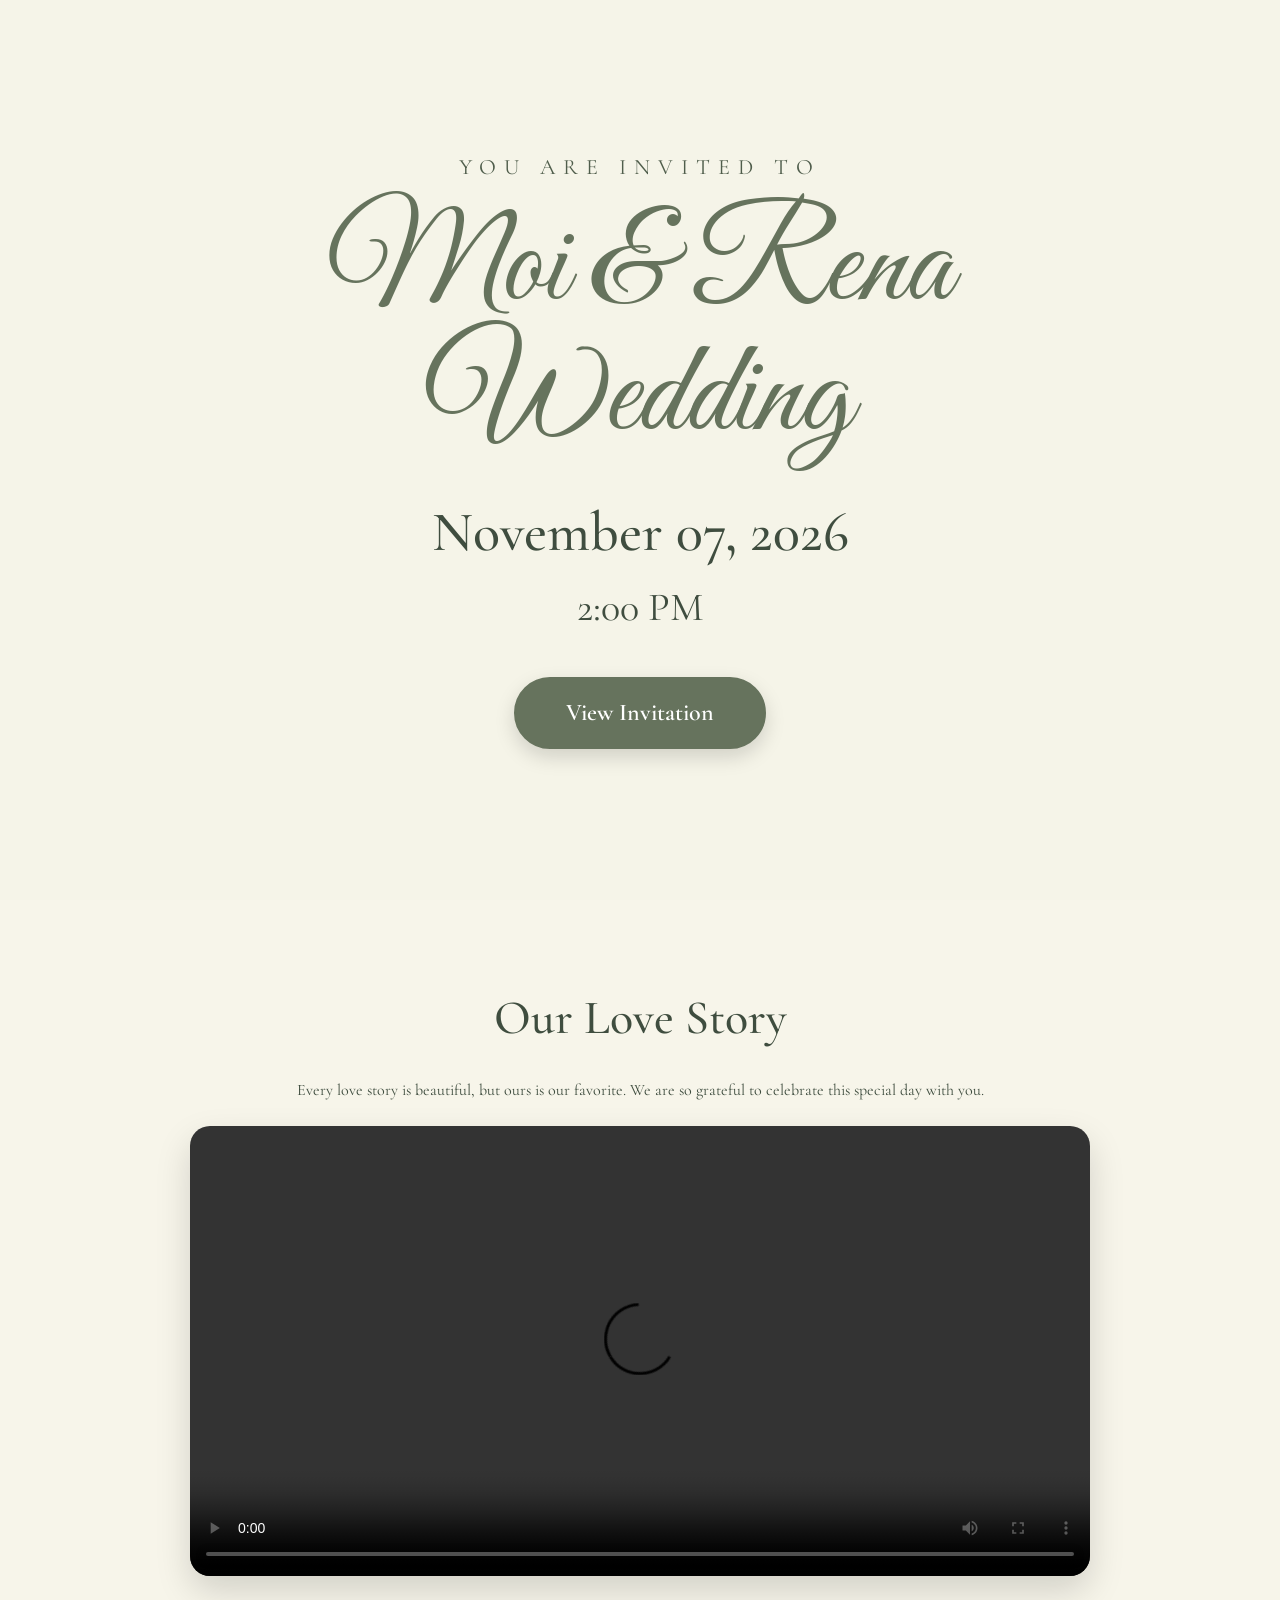
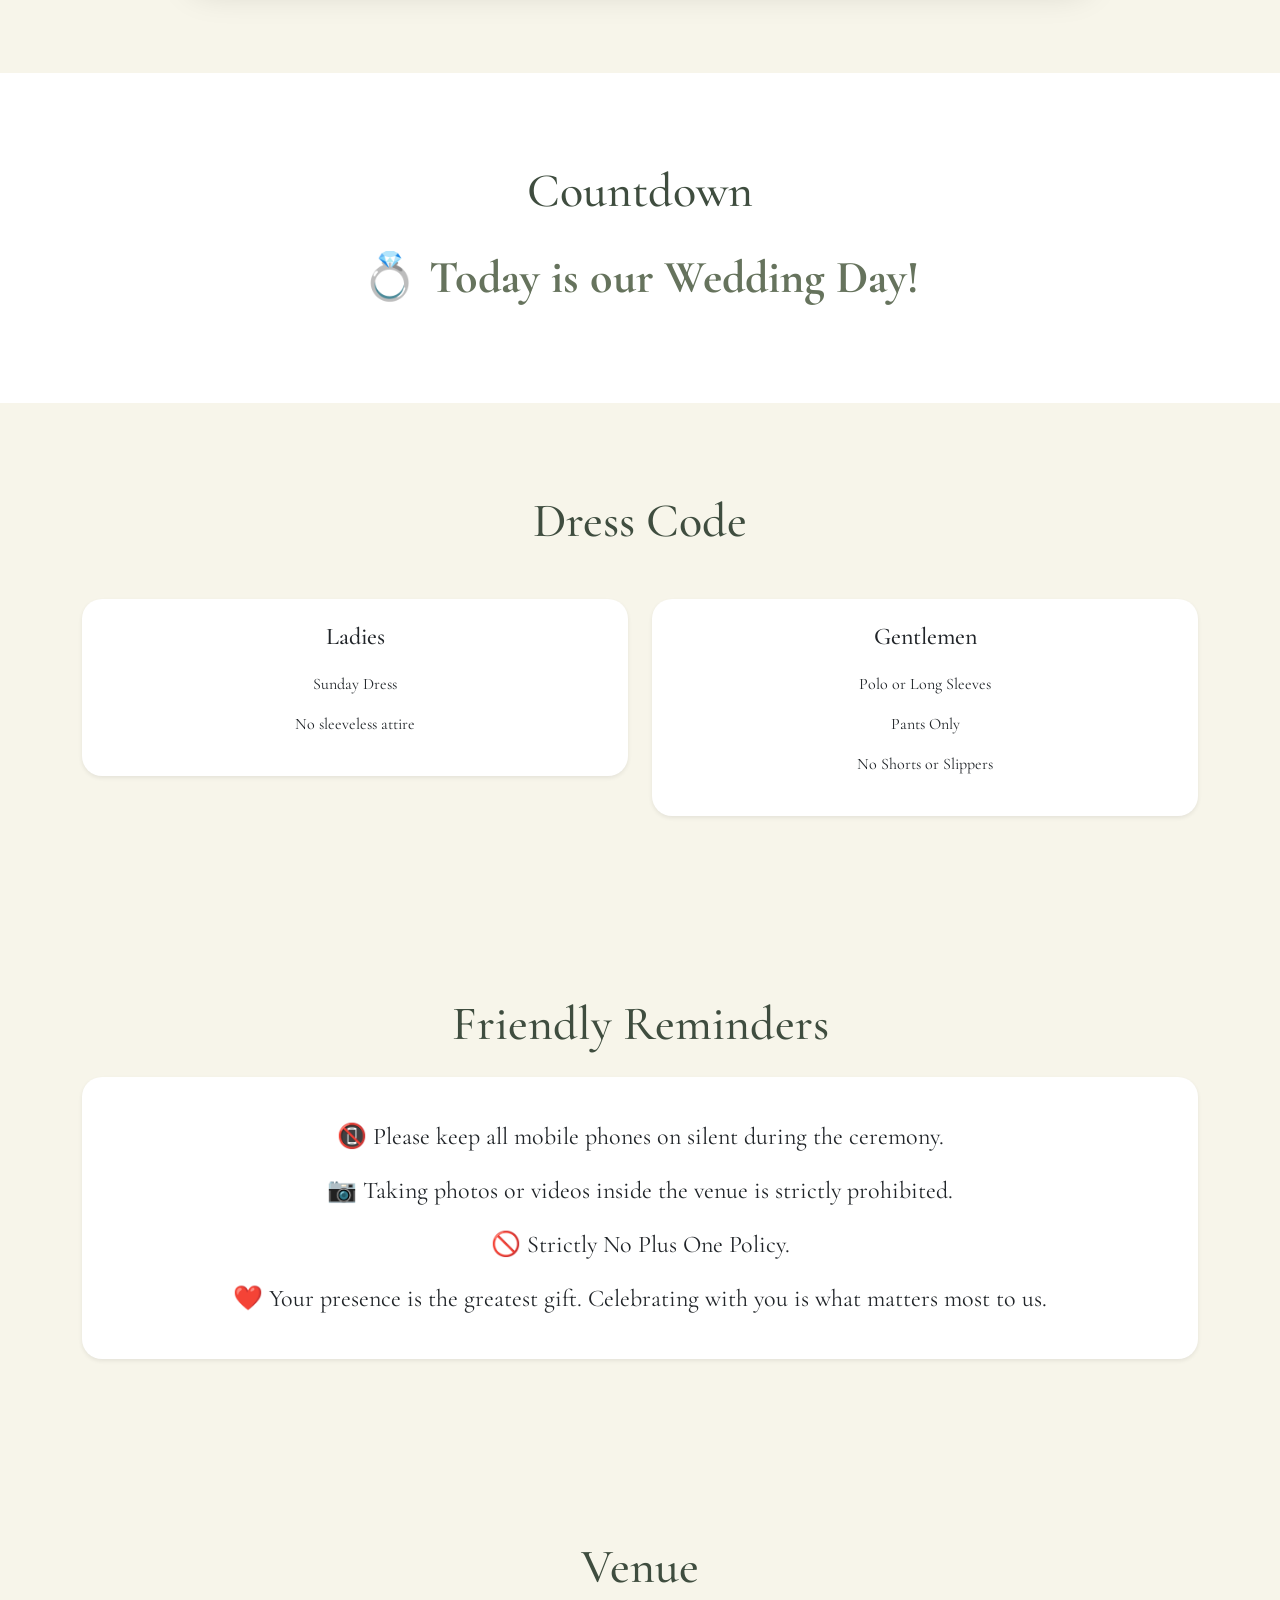
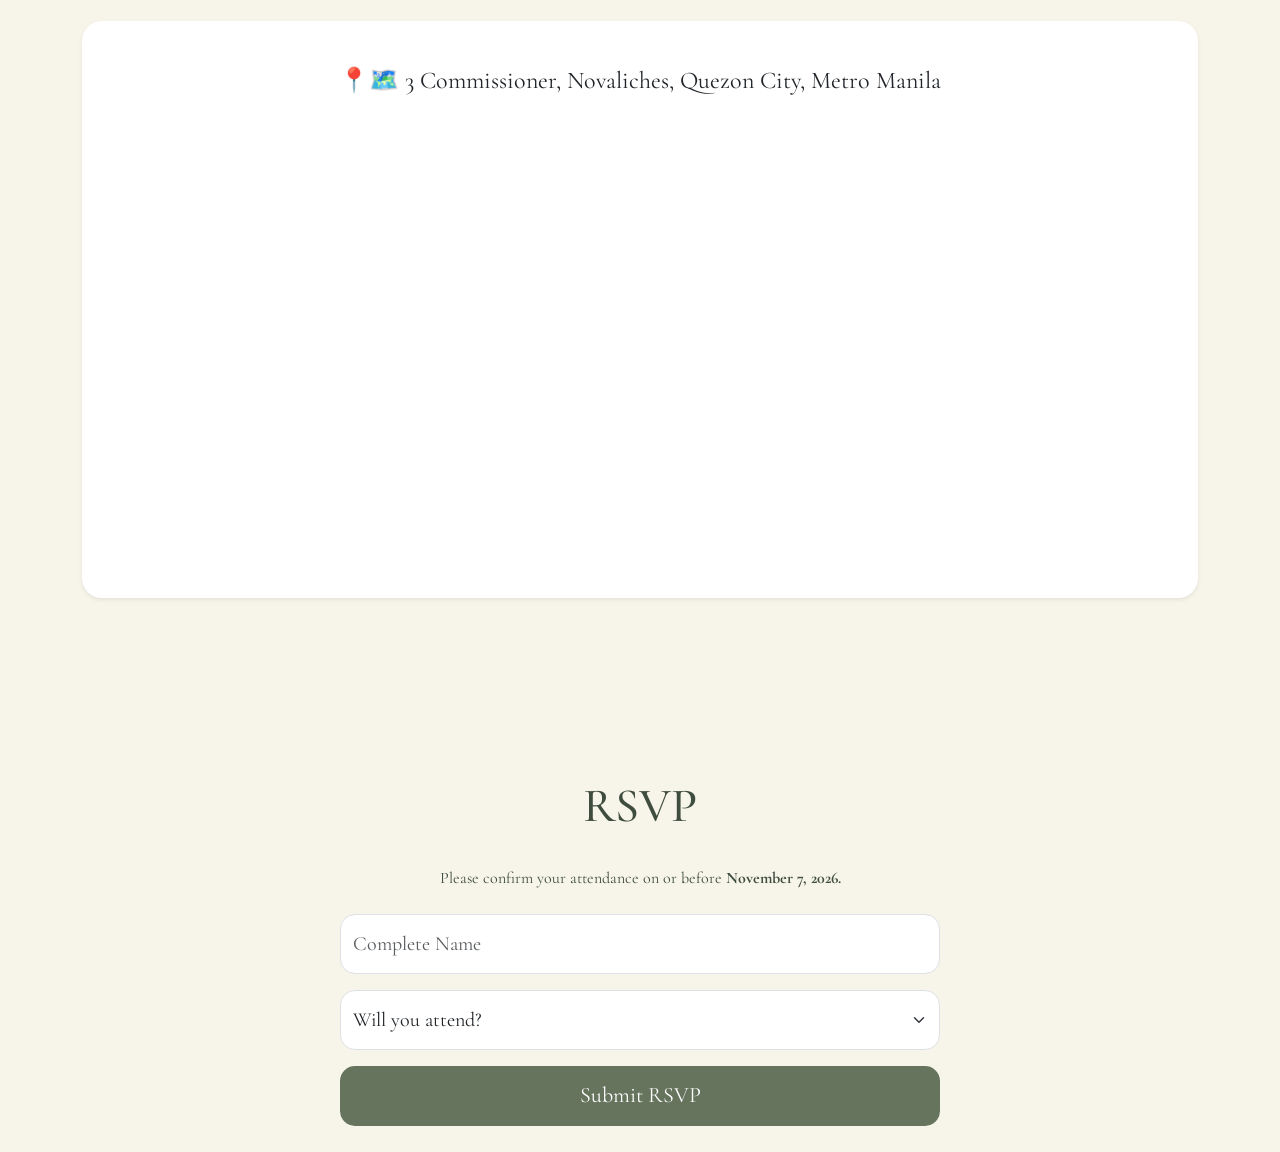
==== index.html @ 6fc141e6 "Add files via upload" ====
<html xmlns="http://www.w3.org/1999/xhtml" lang="en">

<head>
	<meta http-equiv="Content-Type" content="text/html; charset=utf-8" />
	<meta name="description" content="HTTrack is an easy-to-use website mirror utility. It allows you to download a World Wide website from the Internet to a local directory,building recursively all structures, getting html, images, and other files from the server to your computer. Links are rebuiltrelatively so that you can freely browse to the local site (works with any browser). You can mirror several sites together so that you can jump from one toanother. You can, also, update an existing mirror site, or resume an interrupted download. The robot is fully configurable, with an integrated help" />
	<meta name="keywords" content="httrack, HTTRACK, HTTrack, winhttrack, WINHTTRACK, WinHTTrack, offline browser, web mirror utility, aspirateur web, surf offline, web capture, www mirror utility, browse offline, local  site builder, website mirroring, aspirateur www, internet grabber, capture de site web, internet tool, hors connexion, unix, dos, windows 95, windows 98, solaris, ibm580, AIX 4.0, HTS, HTGet, web aspirator, web aspirateur, libre, GPL, GNU, free software" />
	<title>Local index - HTTrack Website Copier</title>
  <!-- Mirror and index made by HTTrack Website Copier/3.49-2 [XR&CO'2014] -->
	<style type="text/css">
	<!--

body {
	margin: 0;  padding: 0;  margin-bottom: 15px;  margin-top: 8px;
	background: #77b;
}
body, td {
	font: 14px "Trebuchet MS", Verdana, Arial, Helvetica, sans-serif;
	}

#subTitle {
	background: #000;  color: #fff;  padding: 4px;  font-weight: bold; 
	}

#siteNavigation a, #siteNavigation .current {
	font-weight: bold;  color: #448;
	}
#siteNavigation a:link    { text-decoration: none; }
#siteNavigation a:visited { text-decoration: none; }

#siteNavigation .current { background-color: #ccd; }

#siteNavigation a:hover   { text-decoration: none;  background-color: #fff;  color: #000; }
#siteNavigation a:active  { text-decoration: none;  background-color: #ccc; }


a:link    { text-decoration: underline;  color: #00f; }
a:visited { text-decoration: underline;  color: #000; }
a:hover   { text-decoration: underline;  color: #c00; }
a:active  { text-decoration: underline; }

#pageContent {
	clear: both;
	border-bottom: 6px solid #000;
	padding: 10px;  padding-top: 20px;
	line-height: 1.65em;
	background-image: url(backblue.gif);
	background-repeat: no-repeat;
	background-position: top right;
	}

#pageContent, #siteNavigation {
	background-color: #ccd;
	}


.imgLeft  { float: left;   margin-right: 10px;  margin-bottom: 10px; }
.imgRight { float: right;  margin-left: 10px;   margin-bottom: 10px; }

hr { height: 1px;  color: #000;  background-color: #000;  margin-bottom: 15px; }

h1 { margin: 0;  font-weight: bold;  font-size: 2em; }
h2 { margin: 0;  font-weight: bold;  font-size: 1.6em; }
h3 { margin: 0;  font-weight: bold;  font-size: 1.3em; }
h4 { margin: 0;  font-weight: bold;  font-size: 1.18em; }

.blak { background-color: #000; }
.hide { display: none; }
.tableWidth { min-width: 400px; }

.tblRegular       { border-collapse: collapse; }
.tblRegular td    { padding: 6px;  background-image: url(fade.gif);  border: 2px solid #99c; }
.tblHeaderColor, .tblHeaderColor td { background: #99c; }
.tblNoBorder td   { border: 0; }


// -->
</style>

</head>

<table width="76%" border="0" align="center" cellspacing="0" cellpadding="3" class="tableWidth">
	<tr>
	<td id="subTitle">HTTrack Website Copier - Open Source offline browser</td>
	</tr>
</table>
<table width="76%" border="0" align="center" cellspacing="0" cellpadding="0" class="tableWidth">
<tr class="blak">
<td>
	<table width="100%" border="0" align="center" cellspacing="1" cellpadding="0">
	<tr>
	<td colspan="6"> 
		<table width="100%" border="0" align="center" cellspacing="0" cellpadding="10">
		<tr> 
		<td id="pageContent"> 
<!-- ==================== End prologue ==================== -->

	<meta name="generator" content="HTTrack Website Copier/3.x">
	<TITLE>Local index - HTTrack</TITLE>
</HEAD>
<BODY>
<H1 ALIGN=Center>Index of locally available sites:</H1>
	<TABLE BORDER="0" WIDTH="100%" CELLSPACING="1" CELLPADDING="0">
		<TR>
			<TD BACKGROUND="fade.gif">
				&middot;
					<A HREF="saeruuhhh.github.io/sarah-jayar-wedding/index.html">
						Sarah & Jay-Ar | Wedding
					</A>		
			</TD>
		</TR>
	</TABLE>
	<BR>
	<BR>
	<BR>
  	<H6 ALIGN="RIGHT">
	<I>Mirror and index made by HTTrack Website Copier [XR&amp;CO'2008]</I>
	</H6>
	<!-- Mirror and index made by HTTrack Website Copier/3.49-2 [XR&CO'2014] -->
	<!-- Thanks for using HTTrack Website Copier! -->
	<meta HTTP-EQUIV="Refresh" CONTENT="0; URL=saeruuhhh.github.io/sarah-jayar-wedding/index.html">


<!-- ==================== Start epilogue ==================== -->
		</td>
		</tr>
		</table>
	</td>
	</tr>
	</table>
</td>
</tr>
</table>

<table width="76%" border="0" align="center" valign="bottom" cellspacing="0" cellpadding="0">
	<tr>
	<td id="footer"><small>&copy; 2008 Xavier Roche & other contributors - Web Design: Leto Kauler.</small></td>
	</tr>
</table>

</body>

</html>
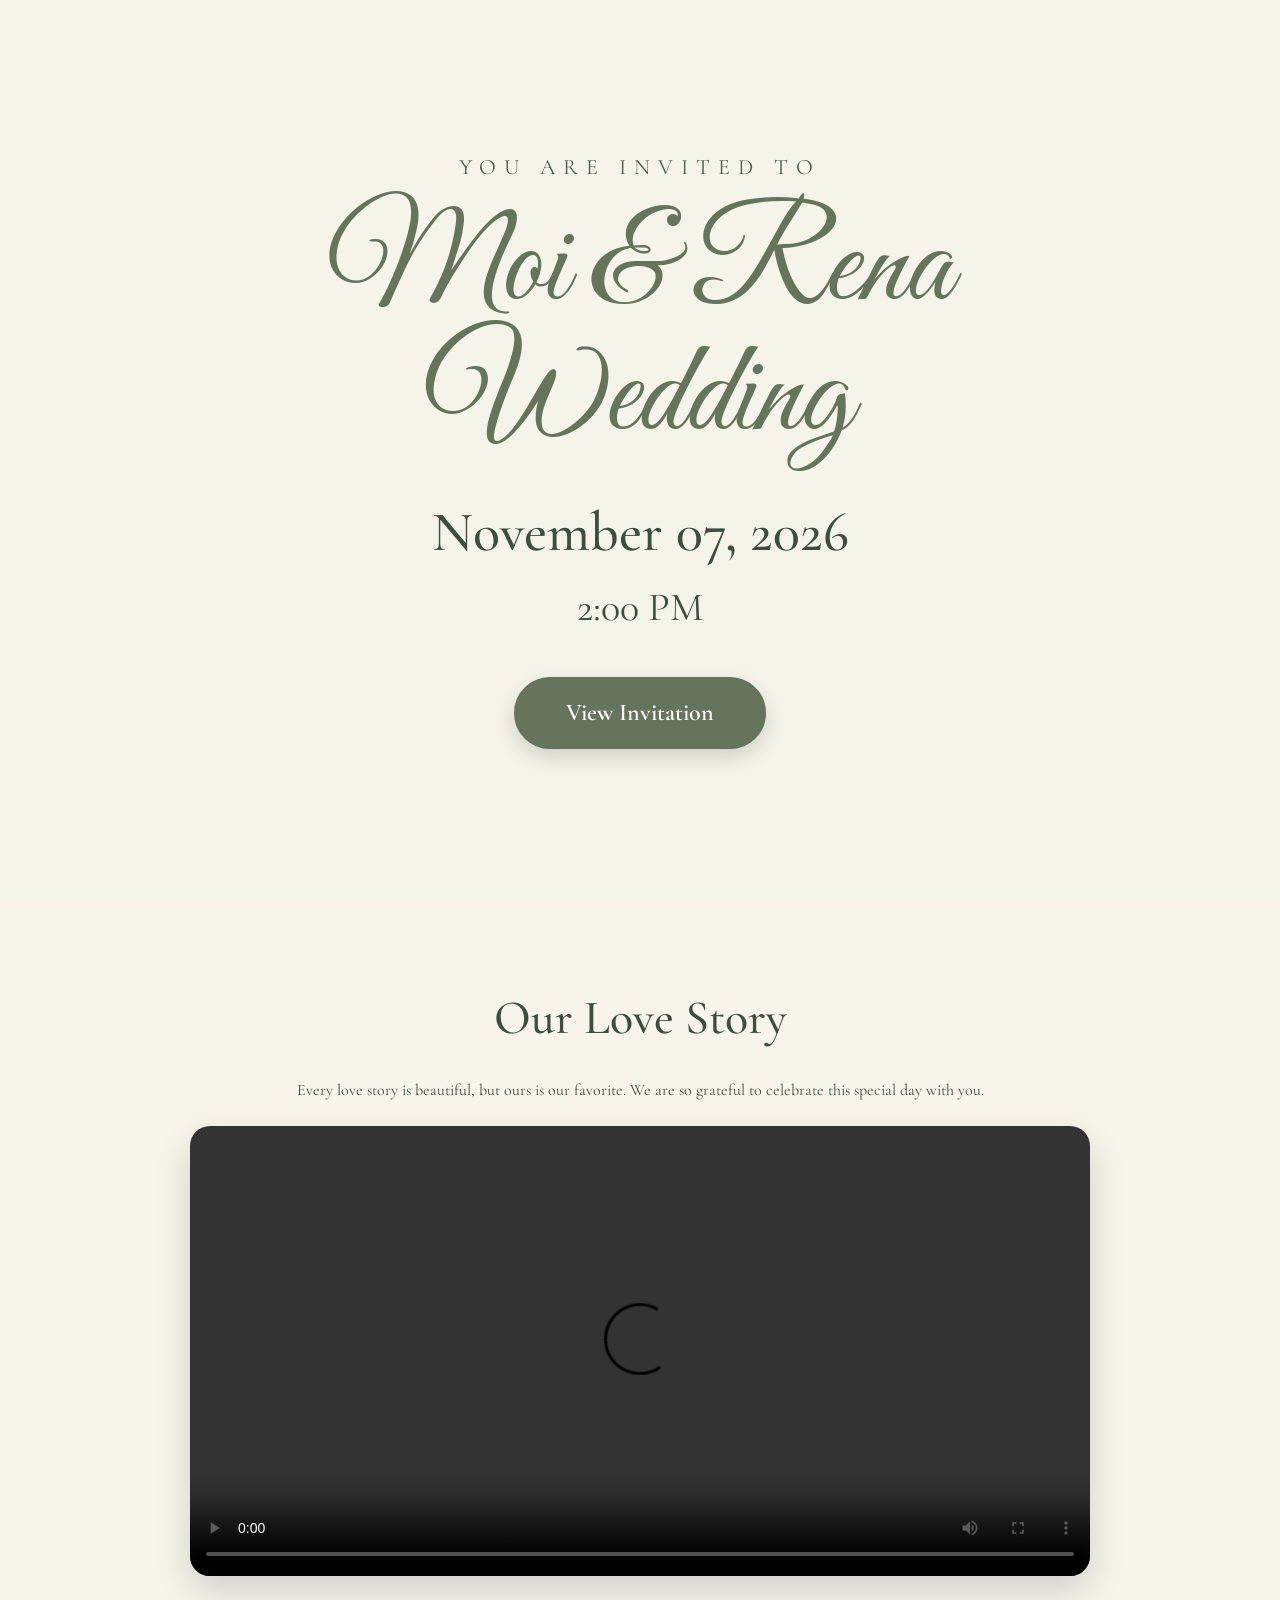
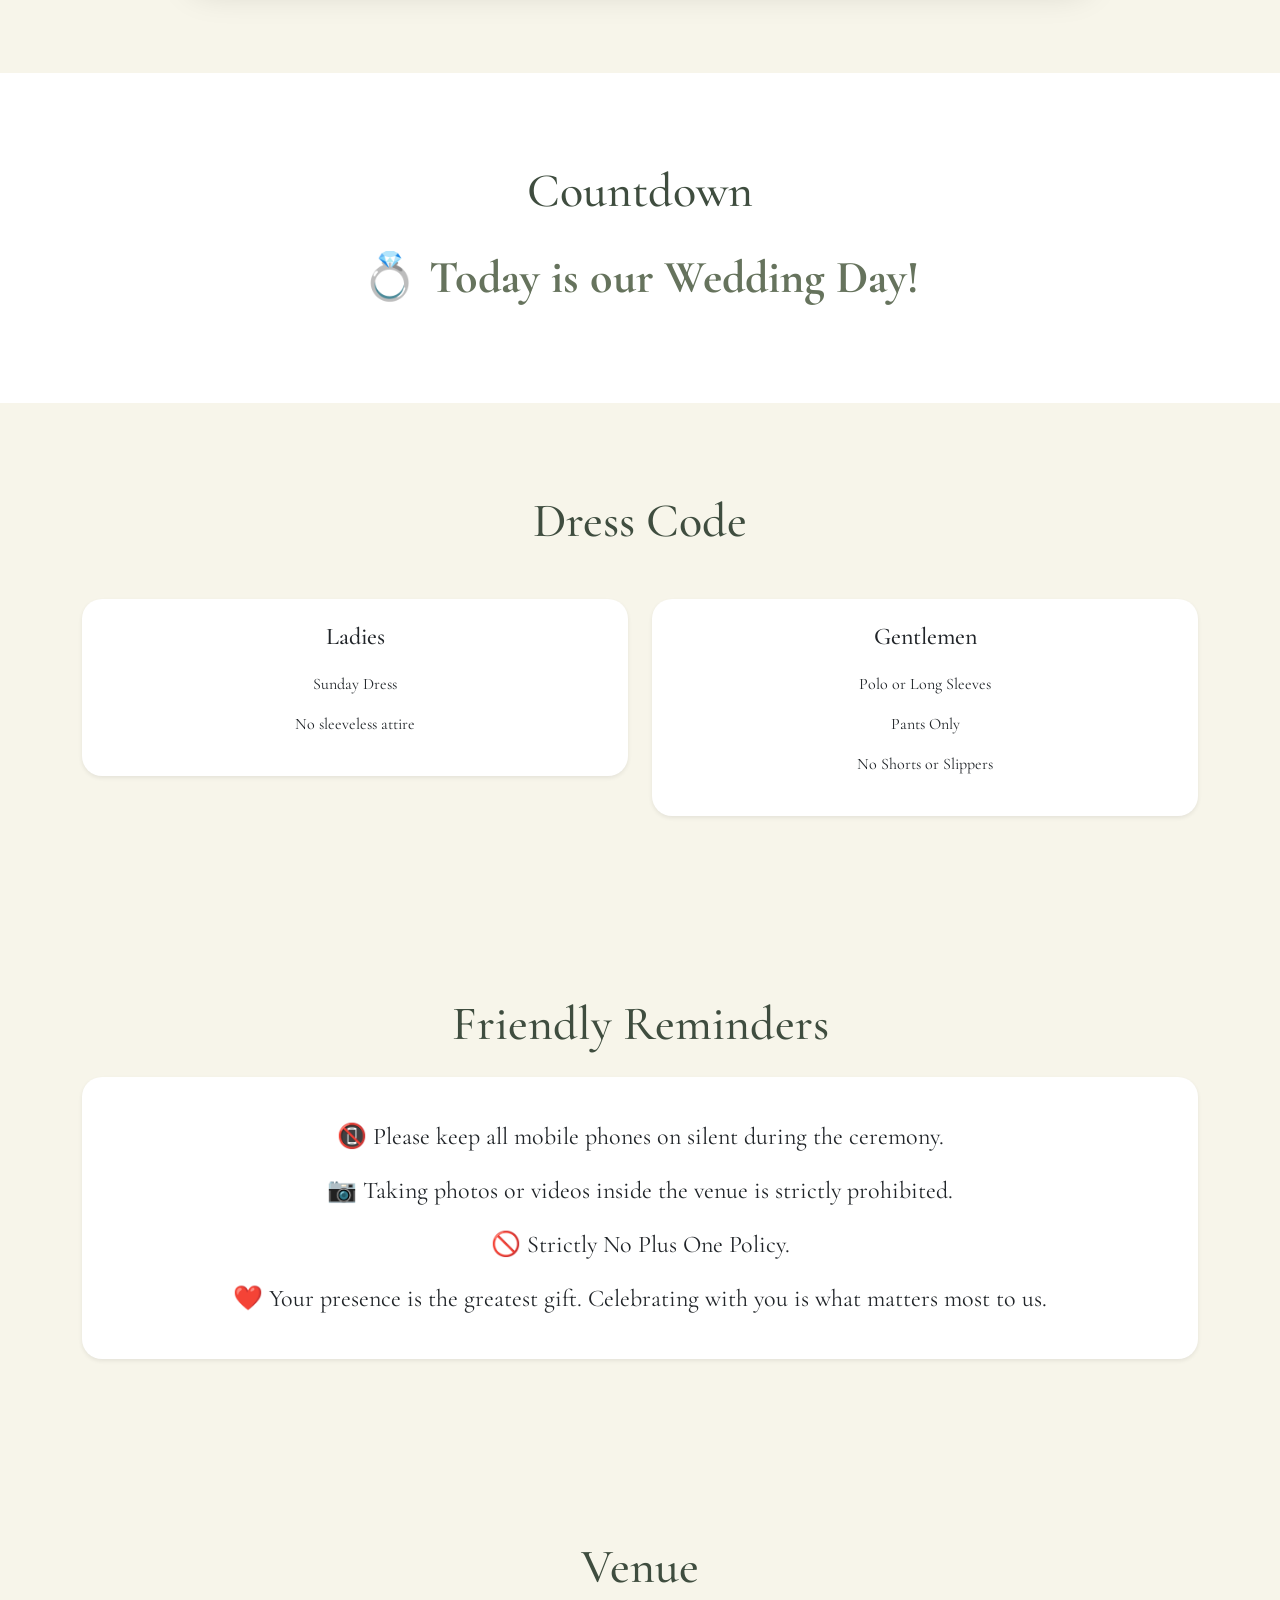
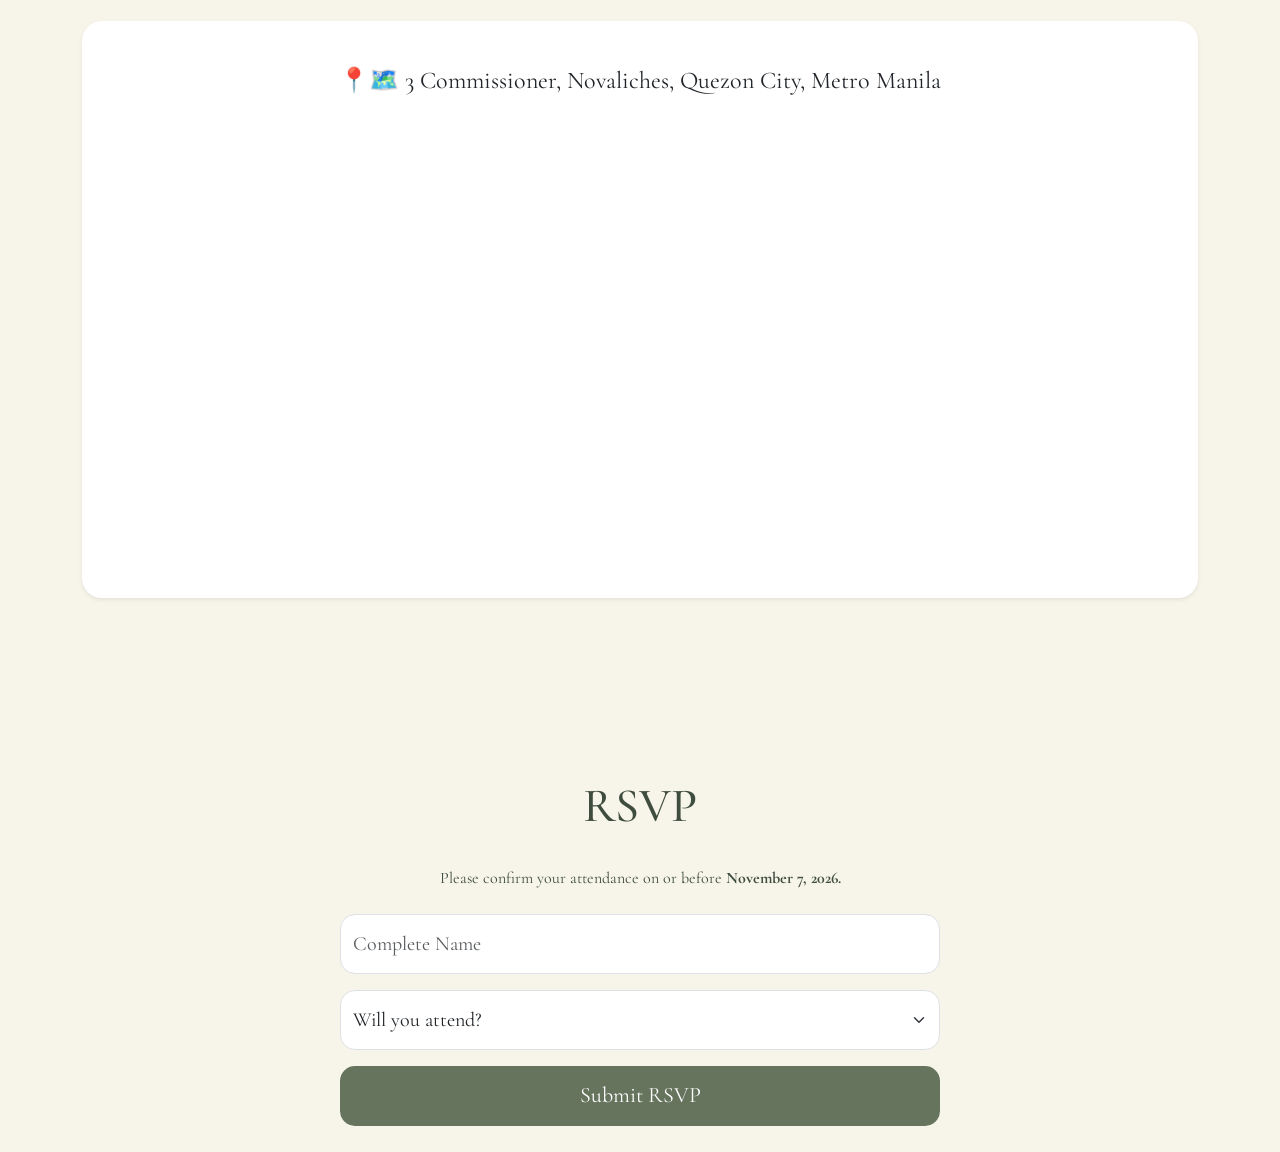
==== commit eaf28097: "Update index.html" ====
--- a/index.html
+++ b/index.html
@@ -4,7 +4,6 @@
 	<meta http-equiv="Content-Type" content="text/html; charset=utf-8" />
 	<meta name="description" content="HTTrack is an easy-to-use website mirror utility. It allows you to download a World Wide website from the Internet to a local directory,building recursively all structures, getting html, images, and other files from the server to your computer. Links are rebuiltrelatively so that you can freely browse to the local site (works with any browser). You can mirror several sites together so that you can jump from one toanother. You can, also, update an existing mirror site, or resume an interrupted download. The robot is fully configurable, with an integrated help" />
 	<meta name="keywords" content="httrack, HTTRACK, HTTrack, winhttrack, WINHTTRACK, WinHTTrack, offline browser, web mirror utility, aspirateur web, surf offline, web capture, www mirror utility, browse offline, local  site builder, website mirroring, aspirateur www, internet grabber, capture de site web, internet tool, hors connexion, unix, dos, windows 95, windows 98, solaris, ibm580, AIX 4.0, HTS, HTGet, web aspirator, web aspirateur, libre, GPL, GNU, free software" />
-	<title>Local index - HTTrack Website Copier</title>
   <!-- Mirror and index made by HTTrack Website Copier/3.49-2 [XR&CO'2014] -->
 	<style type="text/css">
 	<!--
@@ -80,7 +79,6 @@
 
 <table width="76%" border="0" align="center" cellspacing="0" cellpadding="3" class="tableWidth">
 	<tr>
-	<td id="subTitle">HTTrack Website Copier - Open Source offline browser</td>
 	</tr>
 </table>
 <table width="76%" border="0" align="center" cellspacing="0" cellpadding="0" class="tableWidth">
@@ -113,7 +111,7 @@
 	<BR>
 	<BR>
   	<H6 ALIGN="RIGHT">
-	<I>Mirror and index made by HTTrack Website Copier [XR&amp;CO'2008]</I>
+	<I></I>
 	</H6>
 	<!-- Mirror and index made by HTTrack Website Copier/3.49-2 [XR&CO'2014] -->
 	<!-- Thanks for using HTTrack Website Copier! -->
@@ -133,7 +131,6 @@
 
 <table width="76%" border="0" align="center" valign="bottom" cellspacing="0" cellpadding="0">
 	<tr>
-	<td id="footer"><small>&copy; 2008 Xavier Roche & other contributors - Web Design: Leto Kauler.</small></td>
 	</tr>
 </table>
 
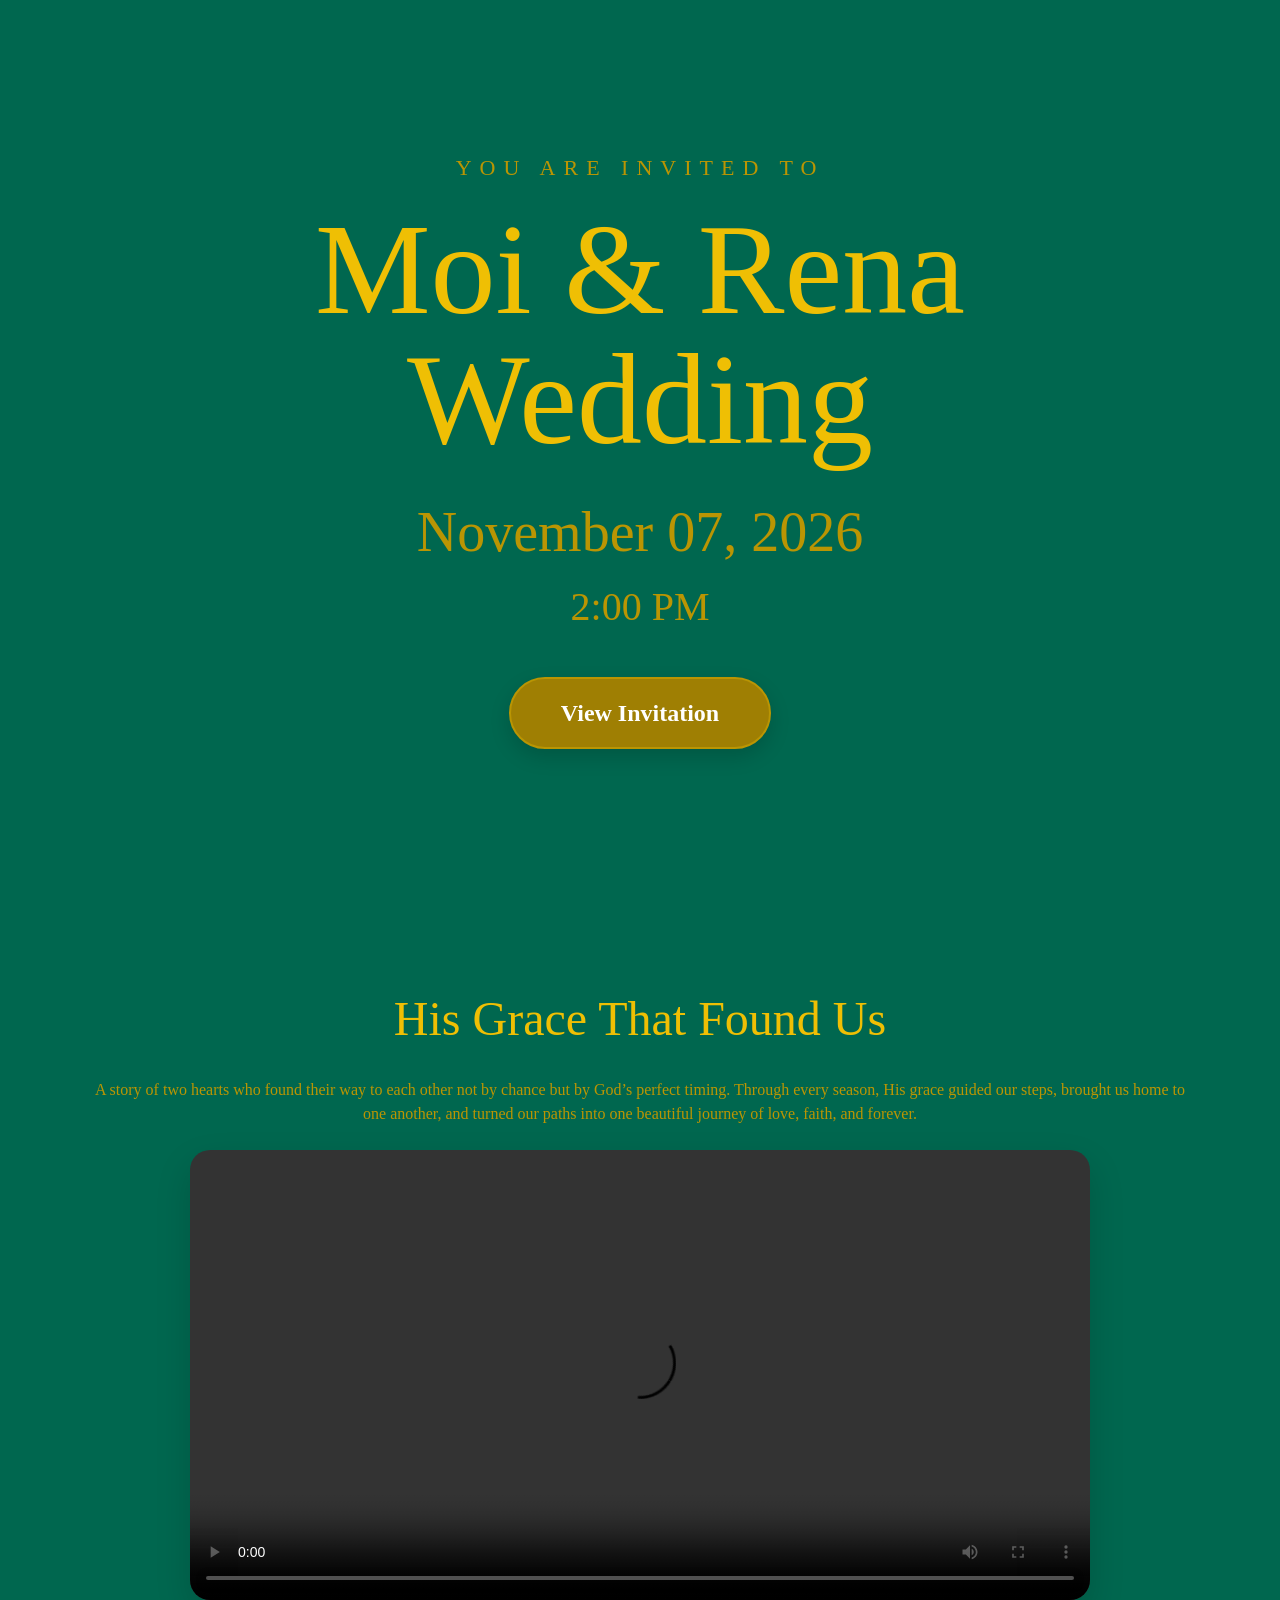
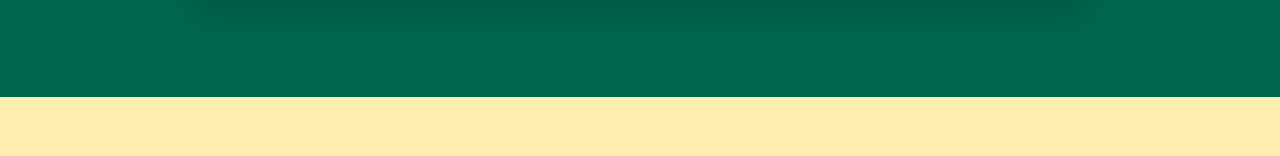
==== commit 70516fb2: "Add files via upload" ====
--- a/index.html
+++ b/index.html
@@ -4,6 +4,7 @@
 	<meta http-equiv="Content-Type" content="text/html; charset=utf-8" />
 	<meta name="description" content="HTTrack is an easy-to-use website mirror utility. It allows you to download a World Wide website from the Internet to a local directory,building recursively all structures, getting html, images, and other files from the server to your computer. Links are rebuiltrelatively so that you can freely browse to the local site (works with any browser). You can mirror several sites together so that you can jump from one toanother. You can, also, update an existing mirror site, or resume an interrupted download. The robot is fully configurable, with an integrated help" />
 	<meta name="keywords" content="httrack, HTTRACK, HTTrack, winhttrack, WINHTTRACK, WinHTTrack, offline browser, web mirror utility, aspirateur web, surf offline, web capture, www mirror utility, browse offline, local  site builder, website mirroring, aspirateur www, internet grabber, capture de site web, internet tool, hors connexion, unix, dos, windows 95, windows 98, solaris, ibm580, AIX 4.0, HTS, HTGet, web aspirator, web aspirateur, libre, GPL, GNU, free software" />
+	<title>Local index - HTTrack Website Copier</title>
   <!-- Mirror and index made by HTTrack Website Copier/3.49-2 [XR&CO'2014] -->
 	<style type="text/css">
 	<!--
@@ -79,6 +80,7 @@
 
 <table width="76%" border="0" align="center" cellspacing="0" cellpadding="3" class="tableWidth">
 	<tr>
+	<td id="subTitle">HTTrack Website Copier - Open Source offline browser</td>
 	</tr>
 </table>
 <table width="76%" border="0" align="center" cellspacing="0" cellpadding="0" class="tableWidth">
@@ -111,7 +113,7 @@
 	<BR>
 	<BR>
   	<H6 ALIGN="RIGHT">
-	<I></I>
+	<I>Mirror and index made by HTTrack Website Copier [XR&amp;CO'2008]</I>
 	</H6>
 	<!-- Mirror and index made by HTTrack Website Copier/3.49-2 [XR&CO'2014] -->
 	<!-- Thanks for using HTTrack Website Copier! -->
@@ -131,6 +133,7 @@
 
 <table width="76%" border="0" align="center" valign="bottom" cellspacing="0" cellpadding="0">
 	<tr>
+	<td id="footer"><small>&copy; 2008 Xavier Roche & other contributors - Web Design: Leto Kauler.</small></td>
 	</tr>
 </table>
 
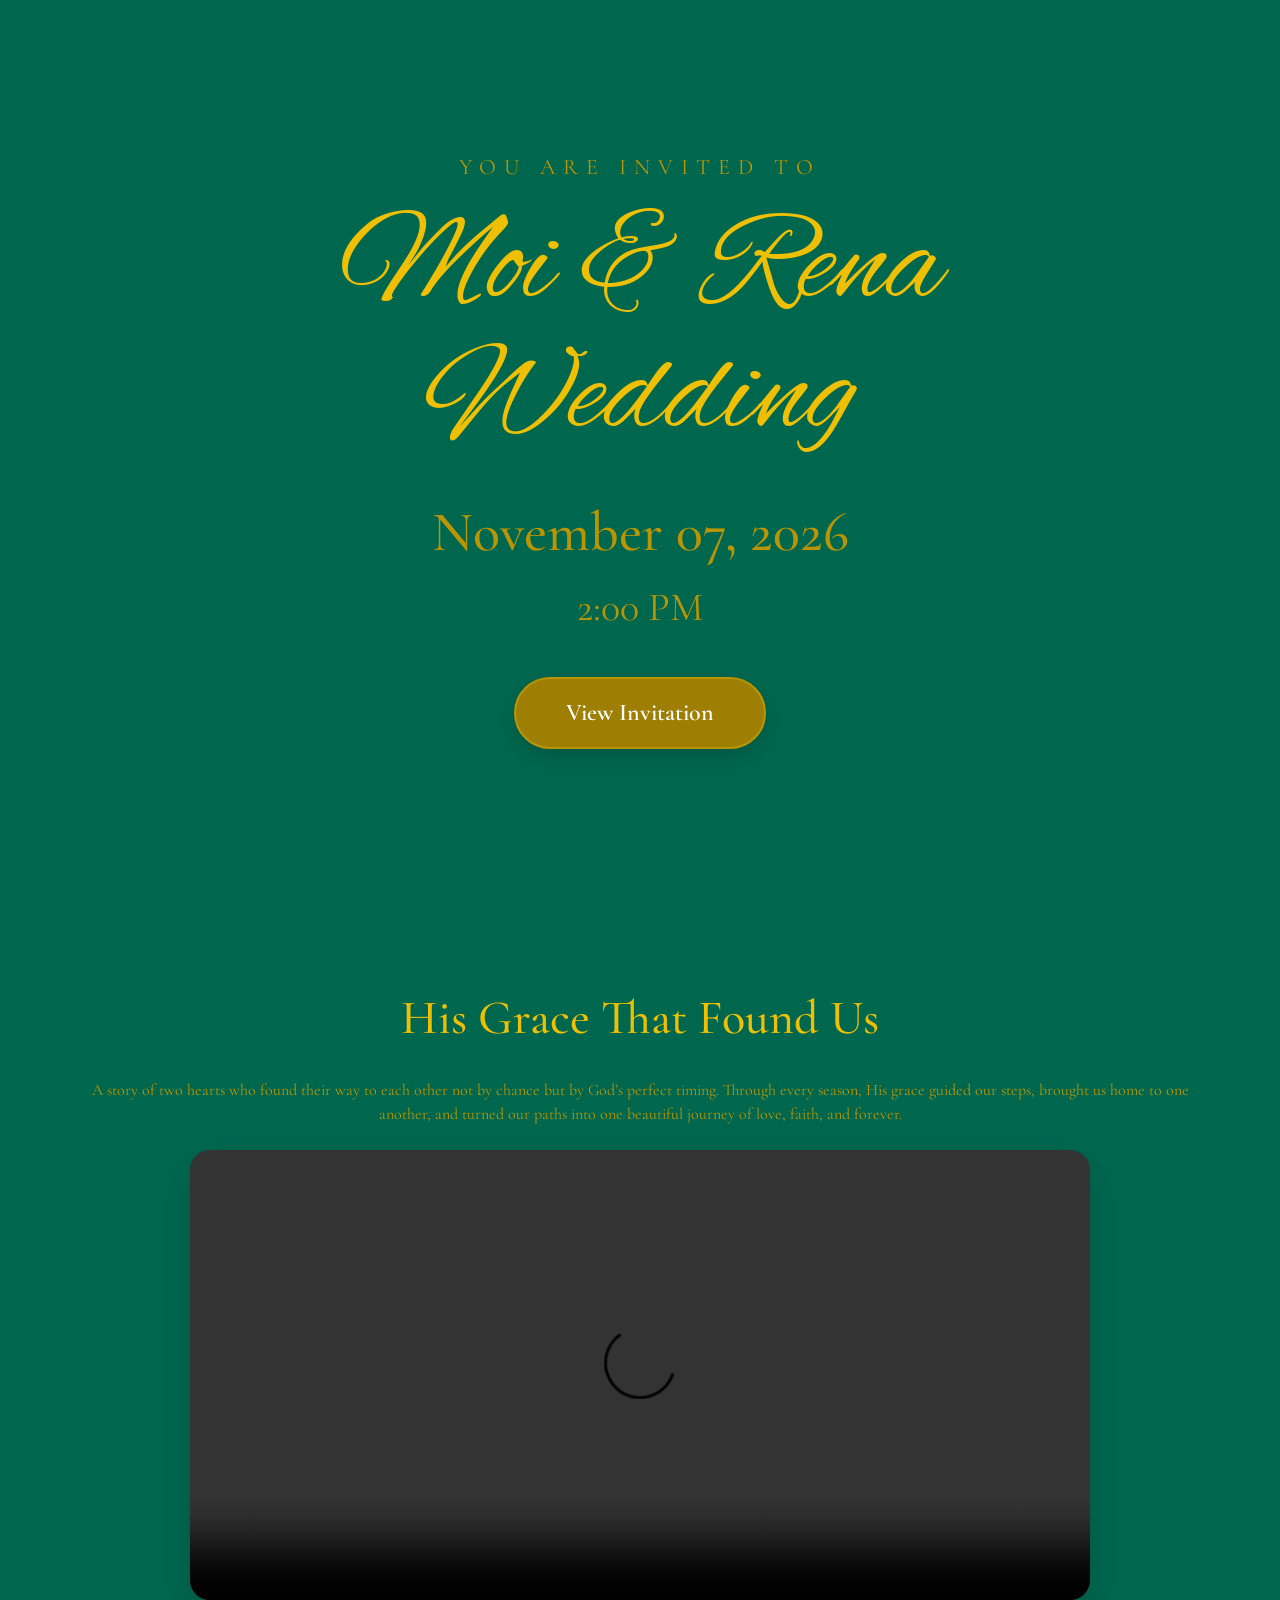
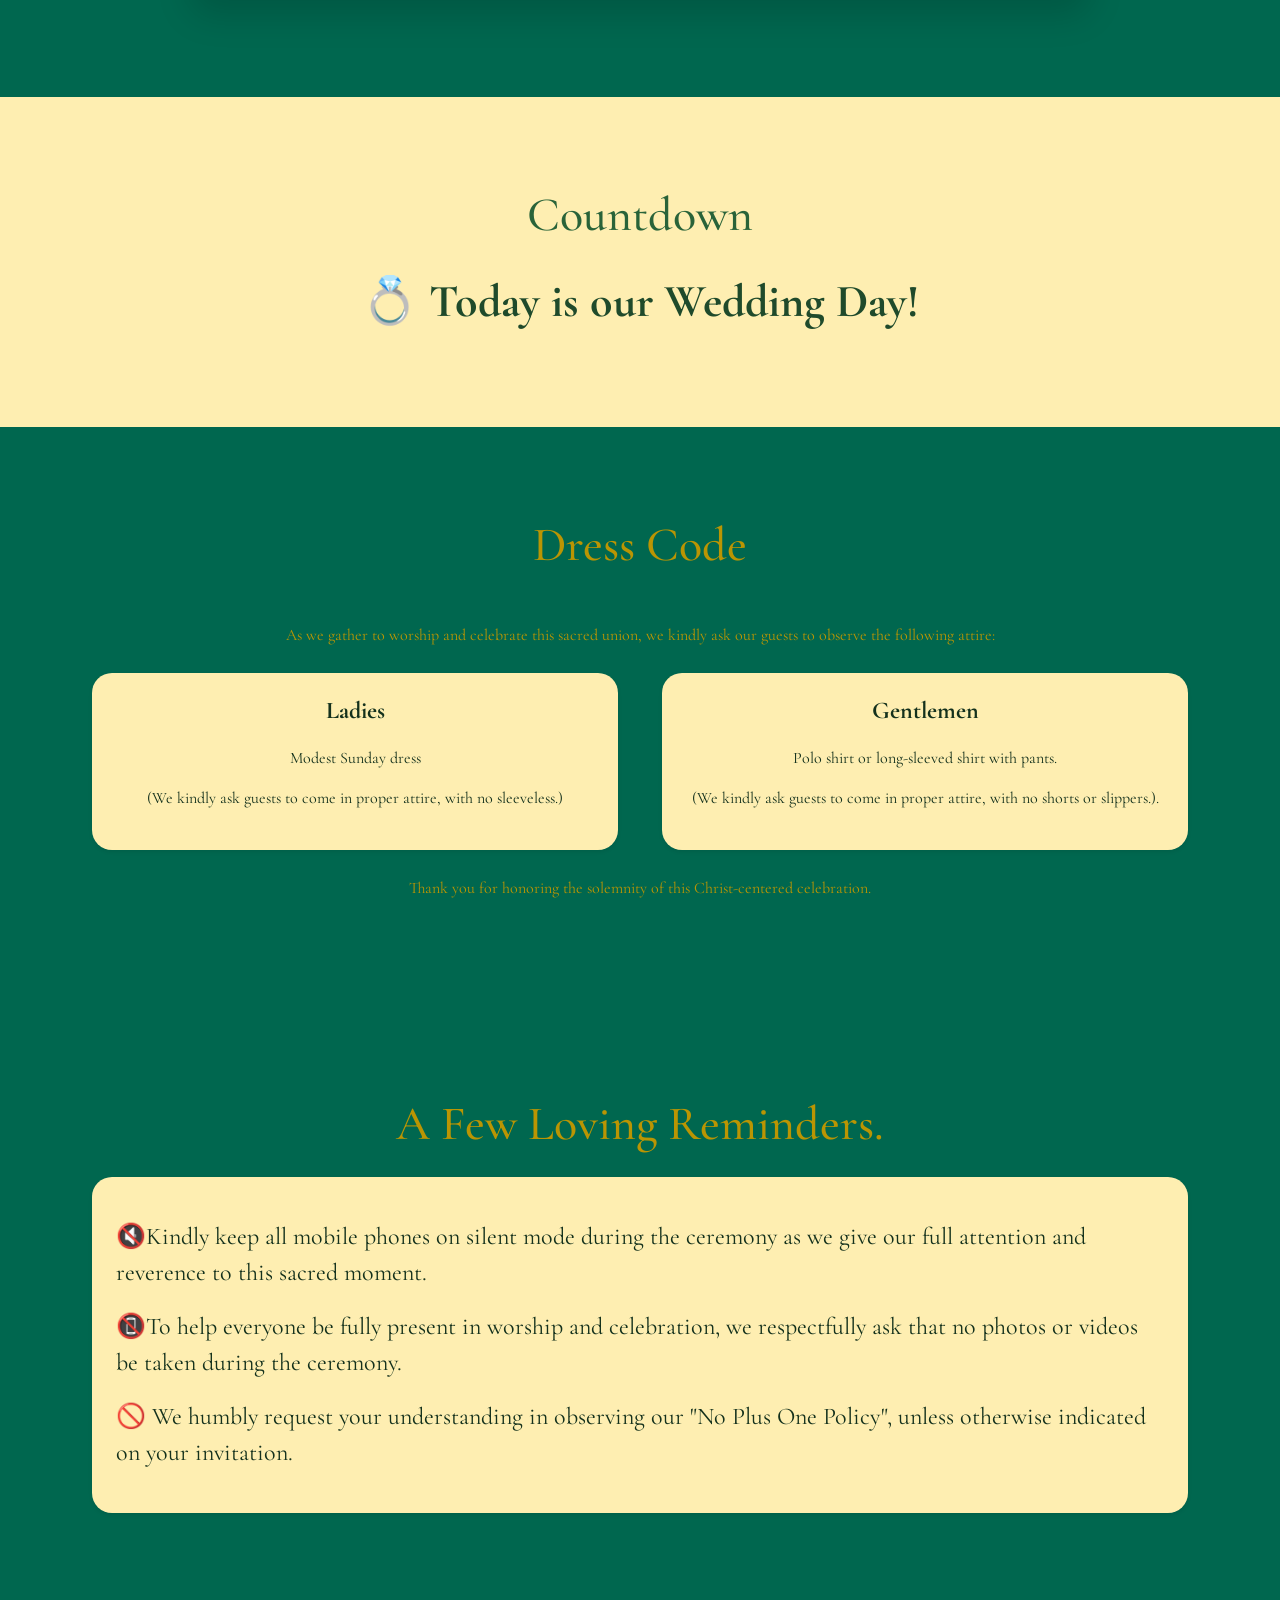
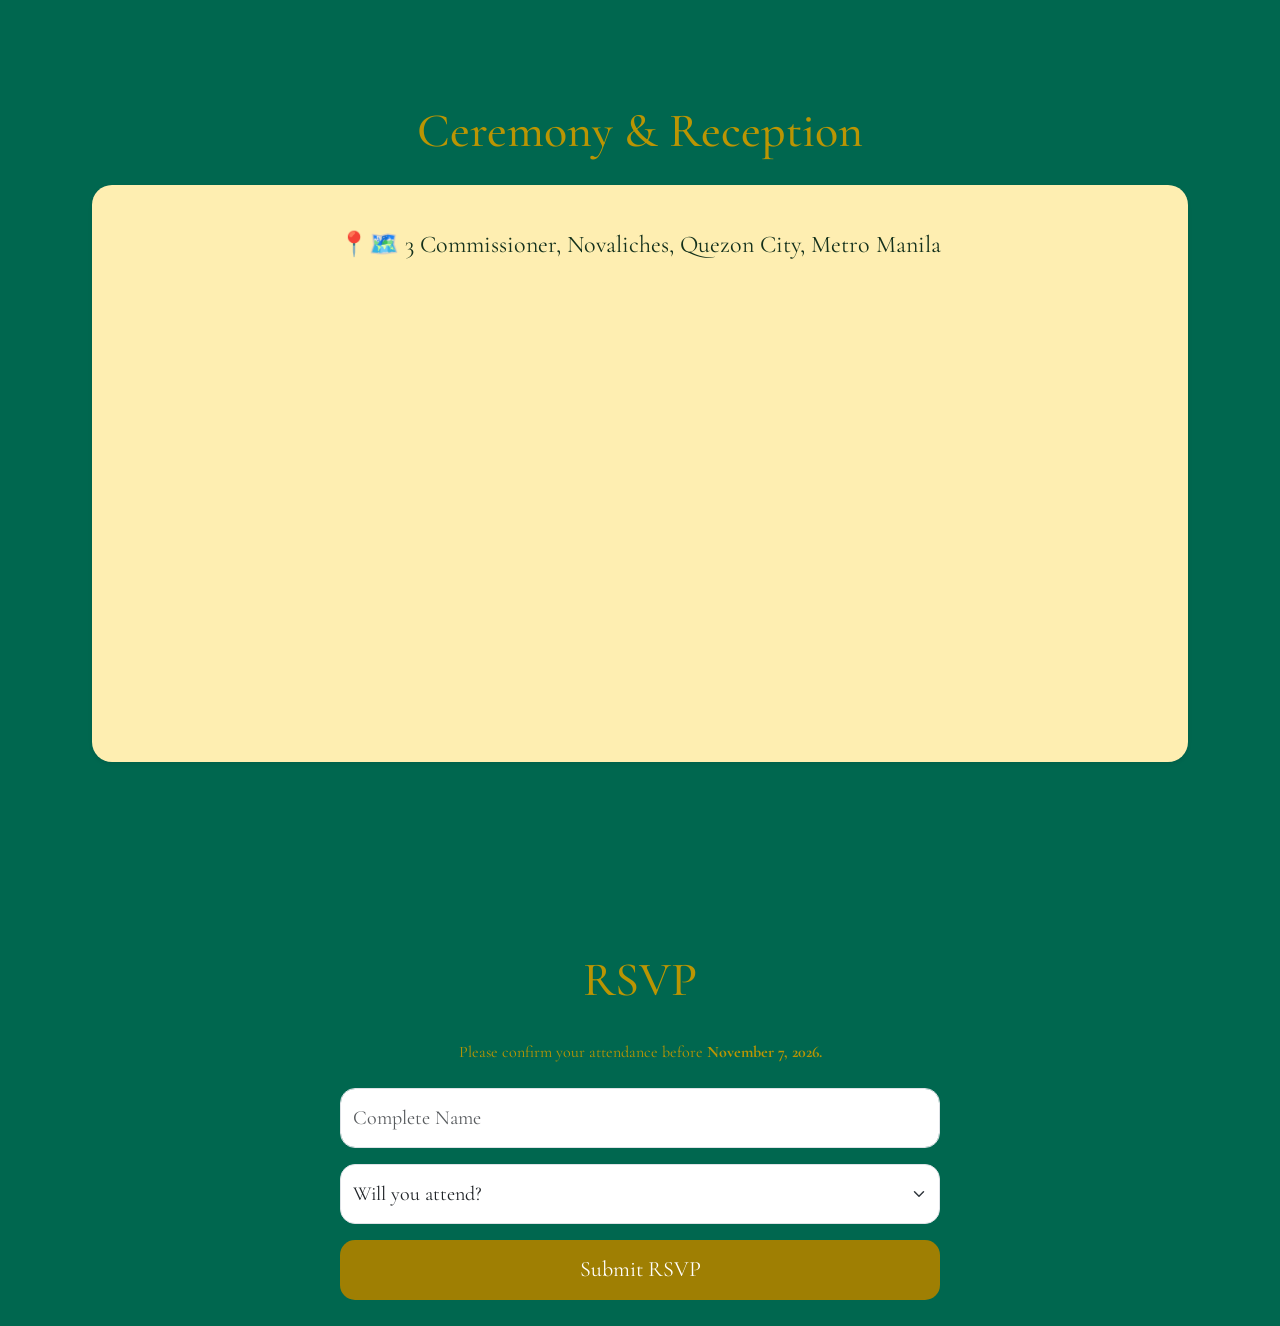
==== commit a2db2046: "Add files via upload" ====
--- a/index.html
+++ b/index.html
@@ -4,7 +4,7 @@
 	<meta http-equiv="Content-Type" content="text/html; charset=utf-8" />
 	<meta name="description" content="HTTrack is an easy-to-use website mirror utility. It allows you to download a World Wide website from the Internet to a local directory,building recursively all structures, getting html, images, and other files from the server to your computer. Links are rebuiltrelatively so that you can freely browse to the local site (works with any browser). You can mirror several sites together so that you can jump from one toanother. You can, also, update an existing mirror site, or resume an interrupted download. The robot is fully configurable, with an integrated help" />
 	<meta name="keywords" content="httrack, HTTRACK, HTTrack, winhttrack, WINHTTRACK, WinHTTrack, offline browser, web mirror utility, aspirateur web, surf offline, web capture, www mirror utility, browse offline, local  site builder, website mirroring, aspirateur www, internet grabber, capture de site web, internet tool, hors connexion, unix, dos, windows 95, windows 98, solaris, ibm580, AIX 4.0, HTS, HTGet, web aspirator, web aspirateur, libre, GPL, GNU, free software" />
-	<title>Local index - HTTrack Website Copier</title>
+	<title></title>
   <!-- Mirror and index made by HTTrack Website Copier/3.49-2 [XR&CO'2014] -->
 	<style type="text/css">
 	<!--
@@ -103,8 +103,8 @@
 		<TR>
 			<TD BACKGROUND="fade.gif">
 				&middot;
-					<A HREF="saeruuhhh.github.io/sarah-jayar-wedding/index.html">
-						Sarah & Jay-Ar | Wedding
+					<A HREF="RENA-MOI/MOI-RENA/index.html">
+						
 					</A>		
 			</TD>
 		</TR>
@@ -117,7 +117,7 @@
 	</H6>
 	<!-- Mirror and index made by HTTrack Website Copier/3.49-2 [XR&CO'2014] -->
 	<!-- Thanks for using HTTrack Website Copier! -->
-	<meta HTTP-EQUIV="Refresh" CONTENT="0; URL=saeruuhhh.github.io/sarah-jayar-wedding/index.html">
+	<meta HTTP-EQUIV="Refresh" CONTENT="0; URL=RENA-MOI/MOI-RENA/index.html">
 
 
 <!-- ==================== Start epilogue ==================== -->
